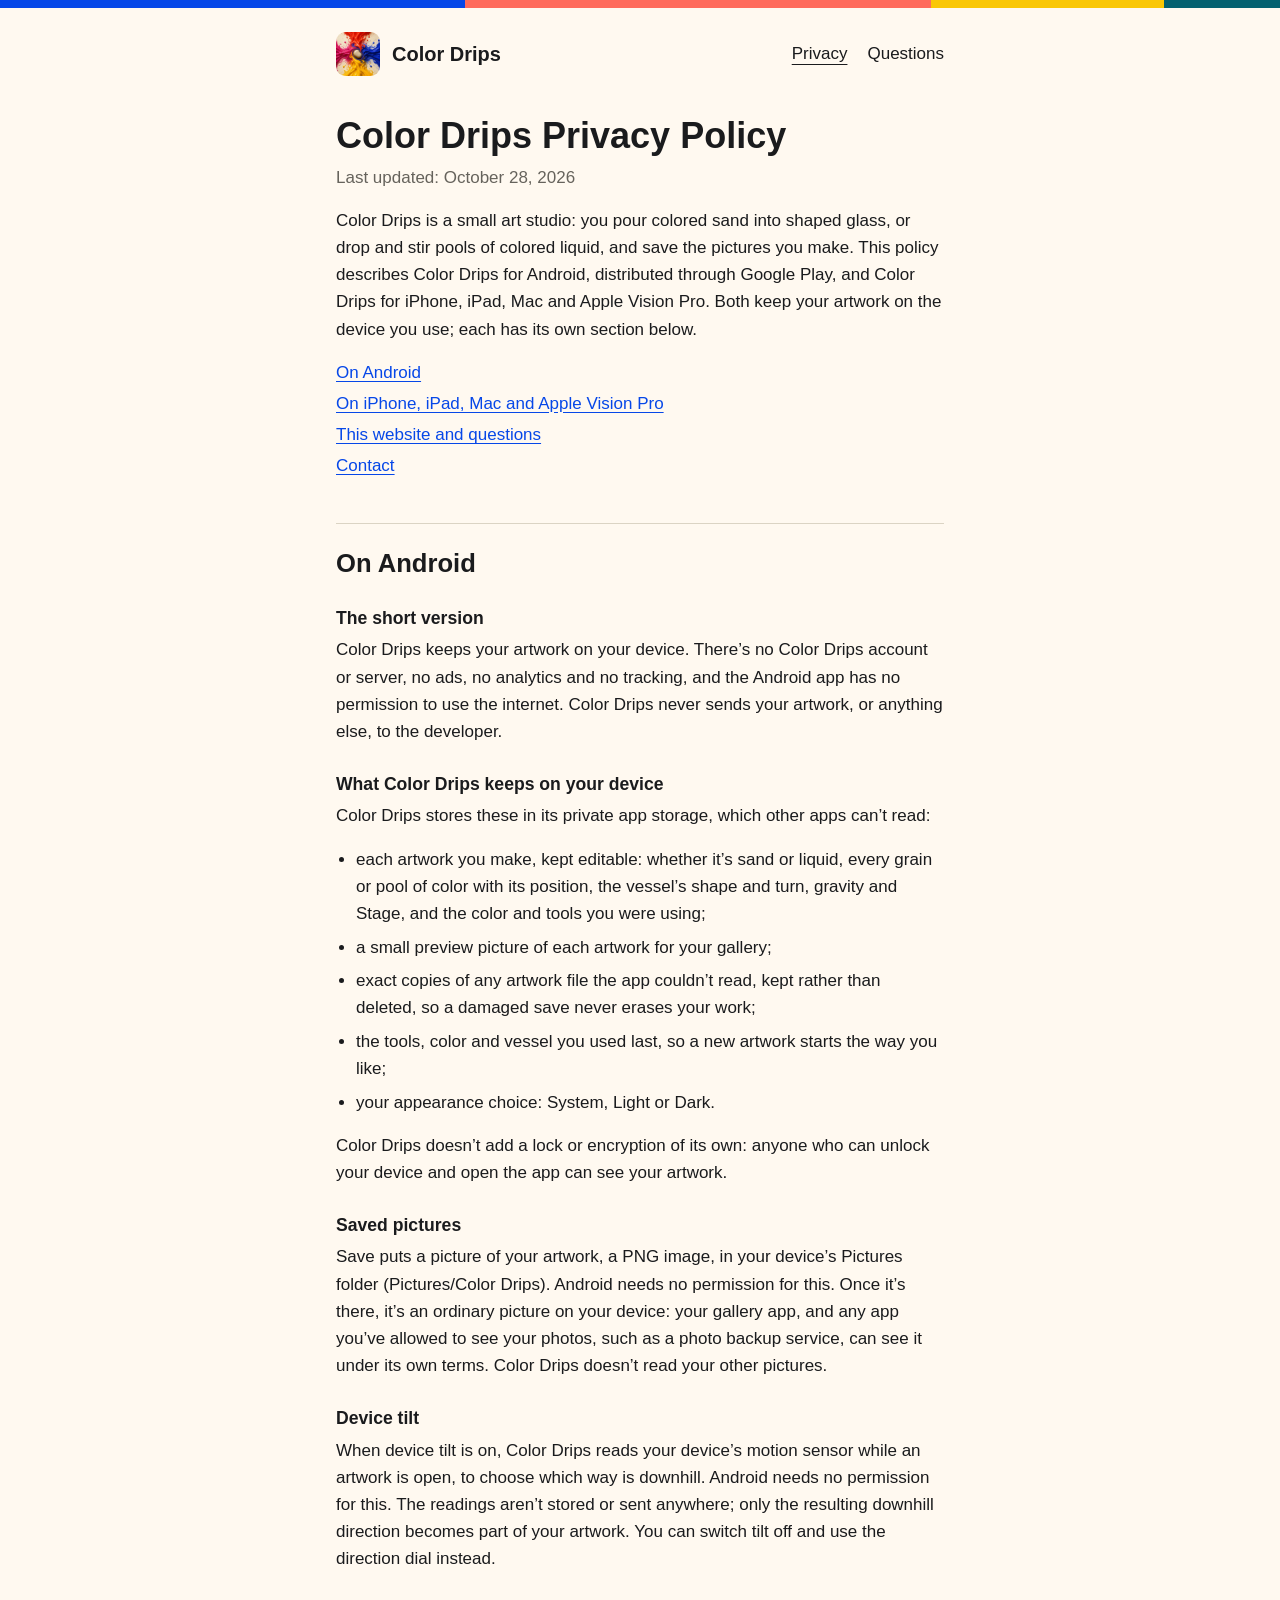
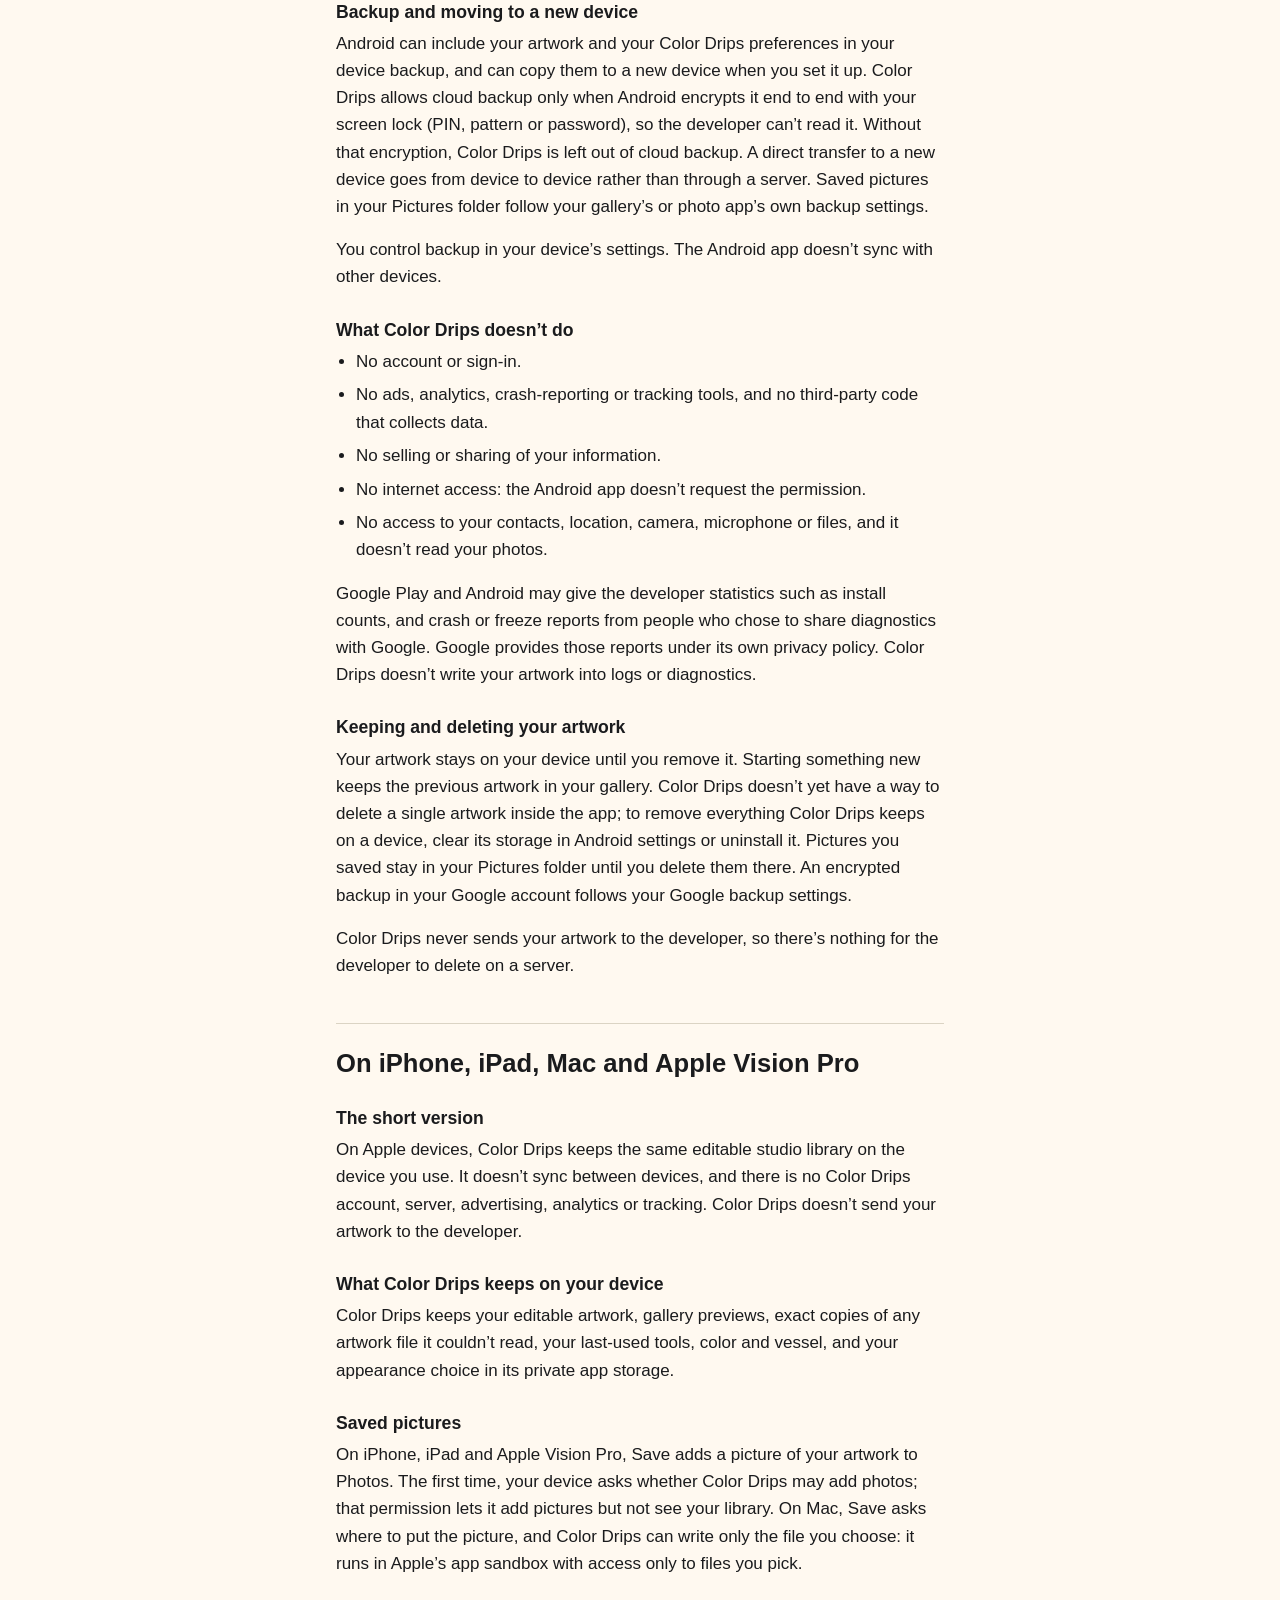
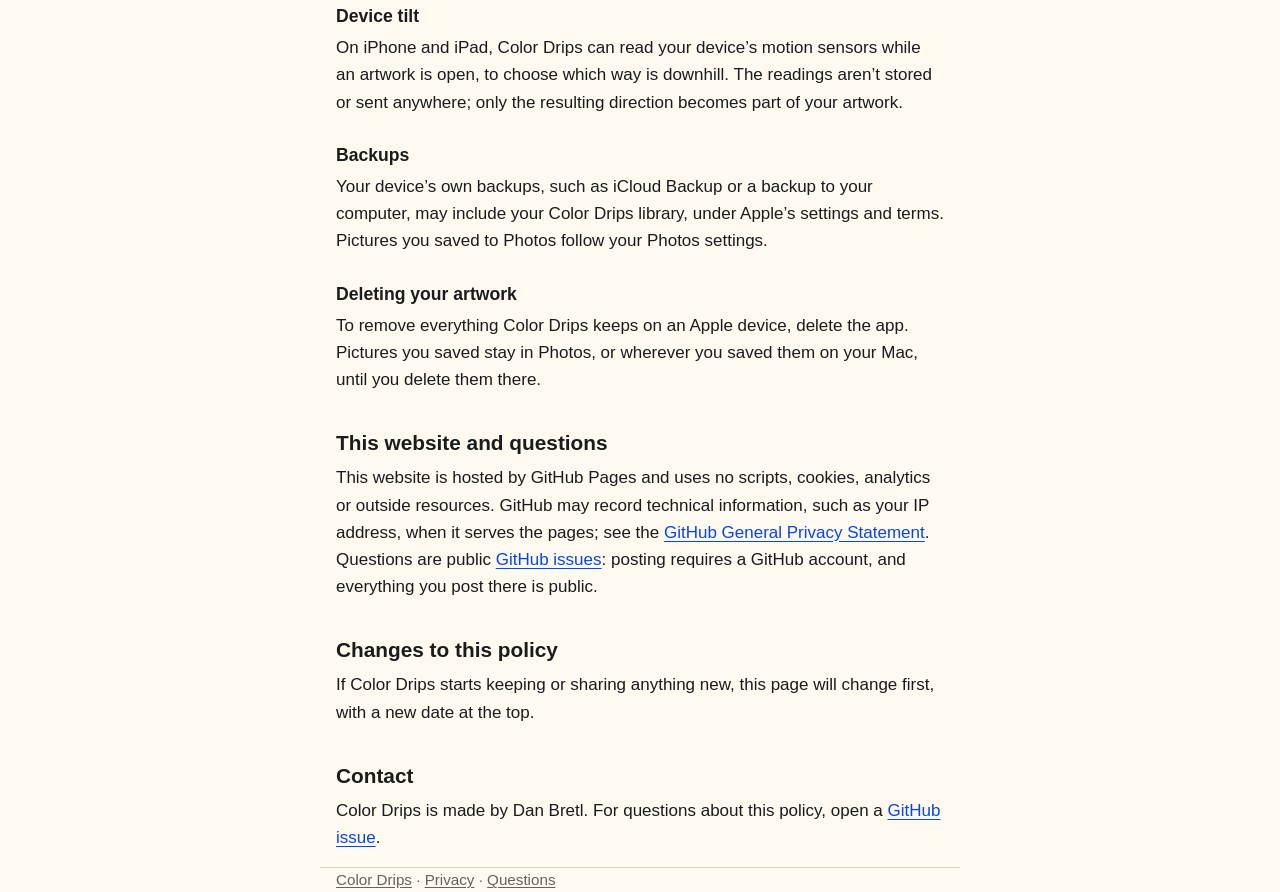
==== privacy/index.html @ f62b7477 "Publish the Color Drips support site and privacy policy From danbretl/color-drips Storefront/Support" ====
<!doctype html>
<html lang="en">
<head>
<meta charset="utf-8">
<meta name="viewport" content="width=device-width, initial-scale=1">
<meta name="color-scheme" content="light dark">
<title>Privacy Policy · Color Drips</title>
<meta name="description" content="Color Drips keeps your artwork on your device. No account, no ads, no analytics, and the Android app has no internet access.">
<link rel="canonical" href="https://danbretl.github.io/color-drips-support/privacy/">
<link rel="icon" type="image/png" href="../assets/icon.png">
<link rel="stylesheet" href="../assets/site.css">
</head>
<body>
<a class="skip-link" href="#main">Skip to content</a>
<div class="bands" aria-hidden="true"><span></span><span></span><span></span><span></span></div>
<header class="site-header wrap"><a class="brand" href="../"><img src="../assets/icon.png" width="44" height="44" alt=""><span>Color Drips</span></a><nav aria-label="Main"><a href="../privacy/" aria-current="page">Privacy</a><a href="https://github.com/danbretl/color-drips-support/issues">Questions</a></nav></header>
<main id="main" class="wrap" tabindex="-1">
<h1>Color Drips Privacy Policy</h1>
<p class="updated">Last updated: October 28, 2026</p>
<p>Color Drips is a small art studio: you pour colored sand into shaped glass, or drop and stir pools of colored liquid, and save the pictures you make. This policy describes Color Drips for Android, distributed through Google Play, and Color Drips for iPhone, iPad, Mac and Apple Vision Pro. Both keep your artwork on the device you use; each has its own section below.</p>
<nav class="page-index" aria-label="On this page">
<ul>
<li><a href="#android">On Android</a></li>
<li><a href="#apple">On iPhone, iPad, Mac and Apple Vision Pro</a></li>
<li><a href="#this-website-and-questions">This website and questions</a></li>
<li><a href="#contact">Contact</a></li>
</ul>
</nav>

<h2 id="android" class="platform">On Android</h2>

<h3 id="the-short-version">The short version</h3>
<p>Color Drips keeps your artwork on your device. There’s no Color Drips account or server, no ads, no analytics and no tracking, and the Android app has no permission to use the internet. Color Drips never sends your artwork, or anything else, to the developer.</p>

<h3 id="what-color-drips-keeps-on-your-device">What Color Drips keeps on your device</h3>
<p>Color Drips stores these in its private app storage, which other apps can’t read:</p>
<ul>
<li>each artwork you make, kept editable: whether it’s sand or liquid, every grain or pool of color with its position, the vessel’s shape and turn, gravity and Stage, and the color and tools you were using;</li>
<li>a small preview picture of each artwork for your gallery;</li>
<li>exact copies of any artwork file the app couldn’t read, kept rather than deleted, so a damaged save never erases your work;</li>
<li>the tools, color and vessel you used last, so a new artwork starts the way you like;</li>
<li>your appearance choice: System, Light or Dark.</li>
</ul>
<p>Color Drips doesn’t add a lock or encryption of its own: anyone who can unlock your device and open the app can see your artwork.</p>

<h3 id="saved-pictures">Saved pictures</h3>
<p>Save puts a picture of your artwork, a PNG image, in your device’s Pictures folder (Pictures/Color Drips). Android needs no permission for this. Once it’s there, it’s an ordinary picture on your device: your gallery app, and any app you’ve allowed to see your photos, such as a photo backup service, can see it under its own terms. Color Drips doesn’t read your other pictures.</p>

<h3 id="device-tilt">Device tilt</h3>
<p>When device tilt is on, Color Drips reads your device’s motion sensor while an artwork is open, to choose which way is downhill. Android needs no permission for this. The readings aren’t stored or sent anywhere; only the resulting downhill direction becomes part of your artwork. You can switch tilt off and use the direction dial instead.</p>

<h3 id="backup-and-moving-to-a-new-device">Backup and moving to a new device</h3>
<p>Android can include your artwork and your Color Drips preferences in your device backup, and can copy them to a new device when you set it up. Color Drips allows cloud backup only when Android encrypts it end to end with your screen lock (PIN, pattern or password), so the developer can’t read it. Without that encryption, Color Drips is left out of cloud backup. A direct transfer to a new device goes from device to device rather than through a server. Saved pictures in your Pictures folder follow your gallery’s or photo app’s own backup settings.</p>
<p>You control backup in your device’s settings. The Android app doesn’t sync with other devices.</p>

<h3 id="what-color-drips-doesnt-do">What Color Drips doesn’t do</h3>
<ul>
<li>No account or sign-in.</li>
<li>No ads, analytics, crash-reporting or tracking tools, and no third-party code that collects data.</li>
<li>No selling or sharing of your information.</li>
<li>No internet access: the Android app doesn’t request the permission.</li>
<li>No access to your contacts, location, camera, microphone or files, and it doesn’t read your photos.</li>
</ul>
<p>Google Play and Android may give the developer statistics such as install counts, and crash or freeze reports from people who chose to share diagnostics with Google. Google provides those reports under its own privacy policy. Color Drips doesn’t write your artwork into logs or diagnostics.</p>

<h3 id="keeping-and-deleting-your-artwork">Keeping and deleting your artwork</h3>
<p>Your artwork stays on your device until you remove it. Starting something new keeps the previous artwork in your gallery. Color Drips doesn’t yet have a way to delete a single artwork inside the app; to remove everything Color Drips keeps on a device, clear its storage in Android settings or uninstall it. Pictures you saved stay in your Pictures folder until you delete them there. An encrypted backup in your Google account follows your Google backup settings.</p>
<p>Color Drips never sends your artwork to the developer, so there’s nothing for the developer to delete on a server.</p>

<h2 id="apple" class="platform">On iPhone, iPad, Mac and Apple Vision Pro</h2>

<h3 id="apple-the-short-version">The short version</h3>
<p>On Apple devices, Color Drips keeps the same editable studio library on the device you use. It doesn’t sync between devices, and there is no Color Drips account, server, advertising, analytics or tracking. Color Drips doesn’t send your artwork to the developer.</p>

<h3 id="apple-what-color-drips-keeps">What Color Drips keeps on your device</h3>
<p>Color Drips keeps your editable artwork, gallery previews, exact copies of any artwork file it couldn’t read, your last-used tools, color and vessel, and your appearance choice in its private app storage.</p>

<h3 id="apple-saved-pictures">Saved pictures</h3>
<p>On iPhone, iPad and Apple Vision Pro, Save adds a picture of your artwork to Photos. The first time, your device asks whether Color Drips may add photos; that permission lets it add pictures but not see your library. On Mac, Save asks where to put the picture, and Color Drips can write only the file you choose: it runs in Apple’s app sandbox with access only to files you pick.</p>

<h3 id="apple-device-tilt">Device tilt</h3>
<p>On iPhone and iPad, Color Drips can read your device’s motion sensors while an artwork is open, to choose which way is downhill. The readings aren’t stored or sent anywhere; only the resulting direction becomes part of your artwork.</p>

<h3 id="apple-backups">Backups</h3>
<p>Your device’s own backups, such as iCloud Backup or a backup to your computer, may include your Color Drips library, under Apple’s settings and terms. Pictures you saved to Photos follow your Photos settings.</p>

<h3 id="apple-deleting">Deleting your artwork</h3>
<p>To remove everything Color Drips keeps on an Apple device, delete the app. Pictures you saved stay in Photos, or wherever you saved them on your Mac, until you delete them there.</p>

<h2 id="this-website-and-questions">This website and questions</h2>
<p>This website is hosted by GitHub Pages and uses no scripts, cookies, analytics or outside resources. GitHub may record technical information, such as your IP address, when it serves the pages; see the <a href="https://docs.github.com/en/site-policy/privacy-policies/github-general-privacy-statement">GitHub General Privacy Statement</a>. Questions are public <a href="https://github.com/danbretl/color-drips-support/issues">GitHub issues</a>: posting requires a GitHub account, and everything you post there is public.</p>

<h2 id="changes">Changes to this policy</h2>
<p>If Color Drips starts keeping or sharing anything new, this page will change first, with a new date at the top.</p>

<h2 id="contact">Contact</h2>
<p>Color Drips is made by Dan Bretl. For questions about this policy, open a <a href="https://github.com/danbretl/color-drips-support/issues">GitHub issue</a>.</p>
</main>
<footer class="wrap"><a href="../">Color Drips</a> · <a href="../privacy/">Privacy</a> · <a href="https://github.com/danbretl/color-drips-support/issues">Questions</a></footer>
</body>
</html>
---- assets/site.css ----
:root {
  color-scheme: light dark;
  --paper: #fff9f0;
  --text: #1a1b1d;
  --muted: #66635c;
  --rule: #dbd4c4;
  --link: #0647e8;
  --focus: #0647e8;
  --cobalt: #0647e8;
  --coral: #ff6b5c;
  --yellow: #fac706;
  --teal: #046170;
  --measure: 40rem;
}

@media (prefers-color-scheme: dark) {
  :root {
    --paper: #13151a;
    --text: #f2f1ec;
    --muted: #b0b5bf;
    --rule: #40454f;
    --link: #6e9eff;
    --focus: #6e9eff;
  }
}

* { box-sizing: border-box; }

html { -webkit-text-size-adjust: 100%; }

body {
  margin: 0;
  background: var(--paper);
  color: var(--text);
  font: 1.0625rem/1.6 ui-rounded, -apple-system, BlinkMacSystemFont, "Segoe UI", Roboto, "Helvetica Neue", Arial, sans-serif;
}

.bands {
  display: flex;
  height: 0.5rem;
}
.bands span:nth-child(1) { background: var(--cobalt); flex: 4; }
.bands span:nth-child(2) { background: var(--coral); flex: 4; }
.bands span:nth-child(3) { background: var(--yellow); flex: 2; }
.bands span:nth-child(4) { background: var(--teal); flex: 1; }

.wrap {
  max-width: var(--measure);
  margin: 0 auto;
  padding: 0 1rem;
}

.skip-link {
  position: absolute;
  left: -999rem;
}
.skip-link:focus {
  left: 1rem;
  top: 1rem;
  padding: 0.5rem 0.75rem;
  background: var(--paper);
  color: var(--text);
  z-index: 1;
}

.site-header {
  display: flex;
  flex-wrap: wrap;
  align-items: center;
  justify-content: space-between;
  gap: 0.75rem 1.5rem;
  padding-top: 1.5rem;
  padding-bottom: 1.5rem;
}

.brand {
  display: inline-flex;
  align-items: center;
  gap: 0.75rem;
  color: var(--text);
  font-weight: 800;
  font-size: 1.25rem;
  text-decoration: none;
}
.brand img { border-radius: 22%; }

.site-header nav { display: flex; gap: 1.25rem; }
.site-header nav a { color: var(--text); text-decoration: none; }
.site-header nav a[aria-current="page"] { text-decoration: underline; text-underline-offset: 0.3em; }

main { padding-bottom: 3rem; }
main:focus { outline: none; }

h1 {
  font-size: 2.25rem;
  font-weight: 900;
  line-height: 1.1;
  margin: 1rem 0 0.5rem;
}

h2 {
  font-size: 1.3rem;
  font-weight: 800;
  line-height: 1.3;
  margin: 2.25rem 0 0.5rem;
}

h2.platform {
  font-size: 1.6rem;
  line-height: 1.2;
  border-top: 1px solid var(--rule);
  padding-top: 1.5rem;
  margin-top: 2.75rem;
}

h3 {
  font-size: 1.1rem;
  line-height: 1.3;
  margin: 1.75rem 0 0.4rem;
}

.page-index ul { list-style: none; padding-left: 0; }
.page-index li { margin-bottom: 0.25rem; }

p, ul { margin: 0 0 1rem; }
ul { padding-left: 1.25rem; }
li { margin-bottom: 0.4rem; }

a { color: var(--link); text-underline-offset: 0.15em; }
a:focus-visible {
  outline: 3px solid var(--focus);
  outline-offset: 2px;
  border-radius: 2px;
}

.lede { font-size: 1.25rem; }
.updated { color: var(--muted); }

footer {
  border-top: 1px solid var(--rule);
  color: var(--muted);
  font-size: 0.95rem;
  padding-top: 1.25rem;
  padding-bottom: 2rem;
}
footer a { color: var(--muted); }
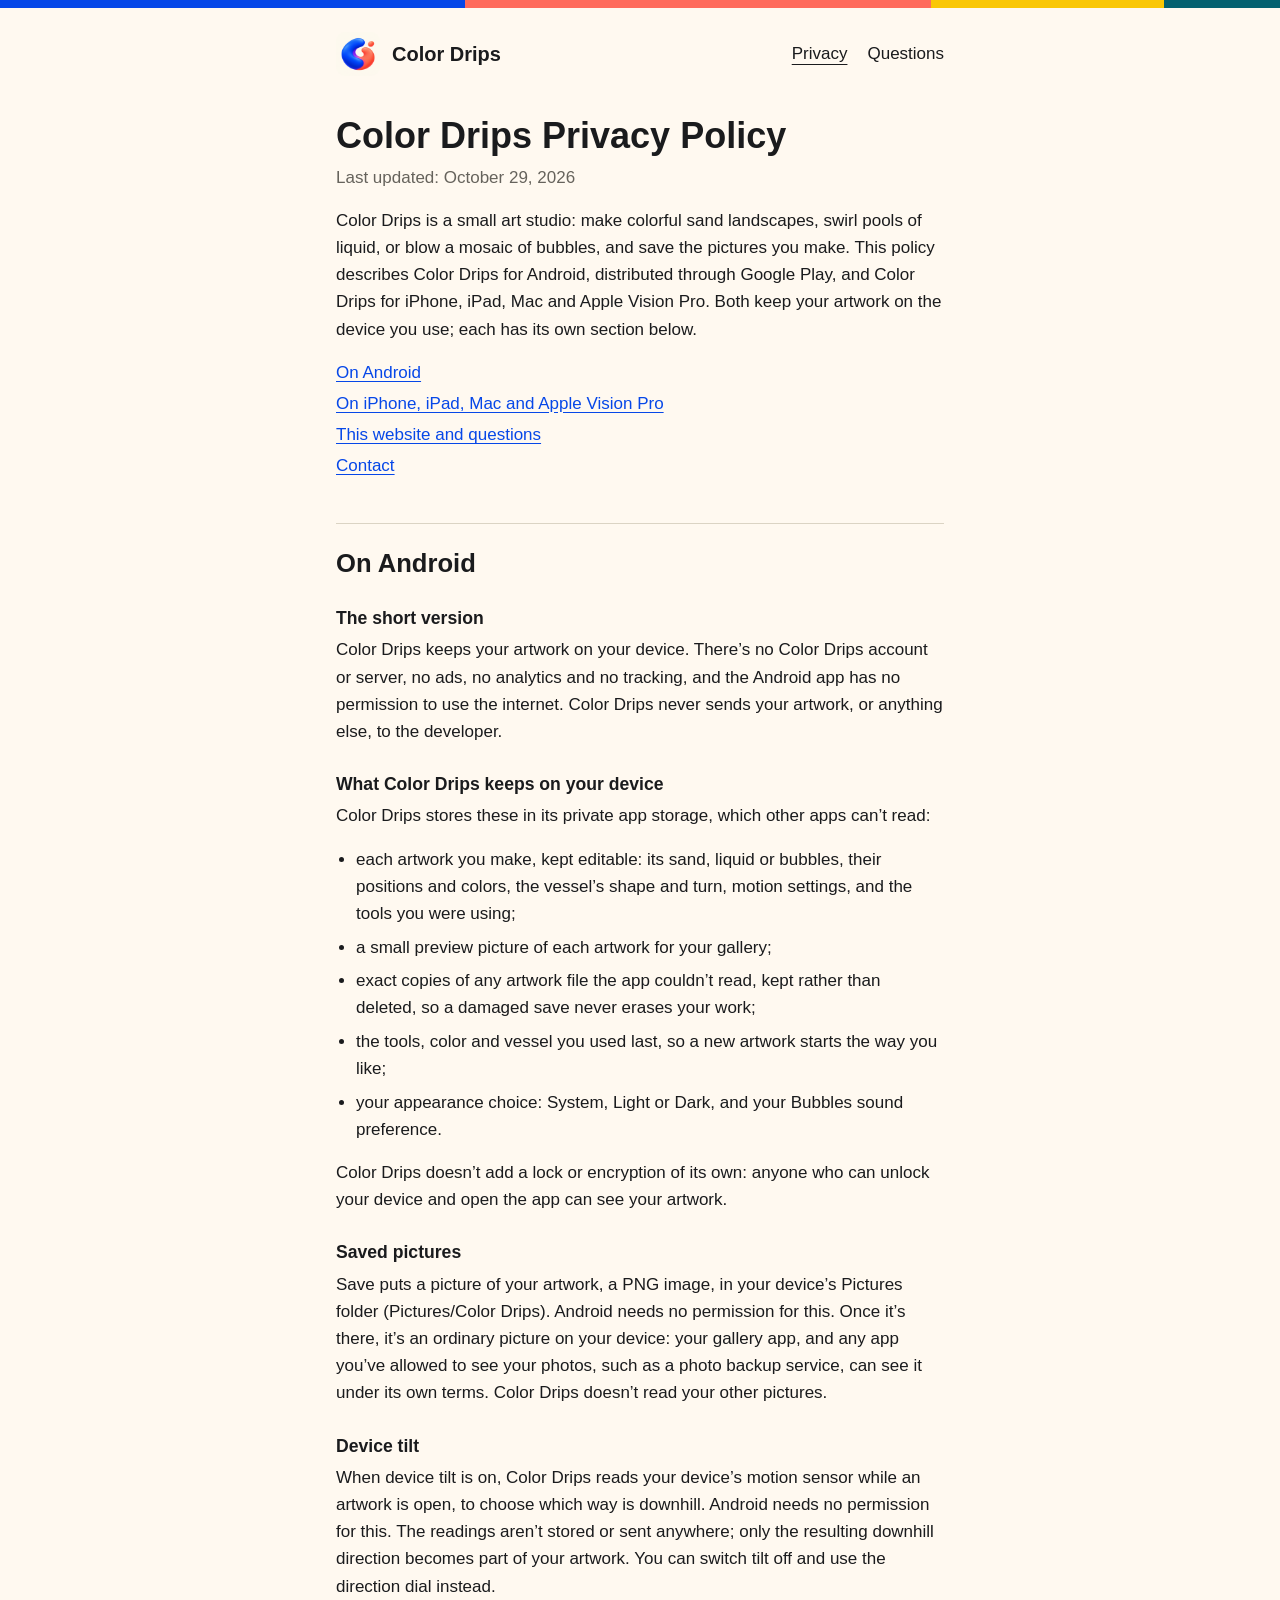
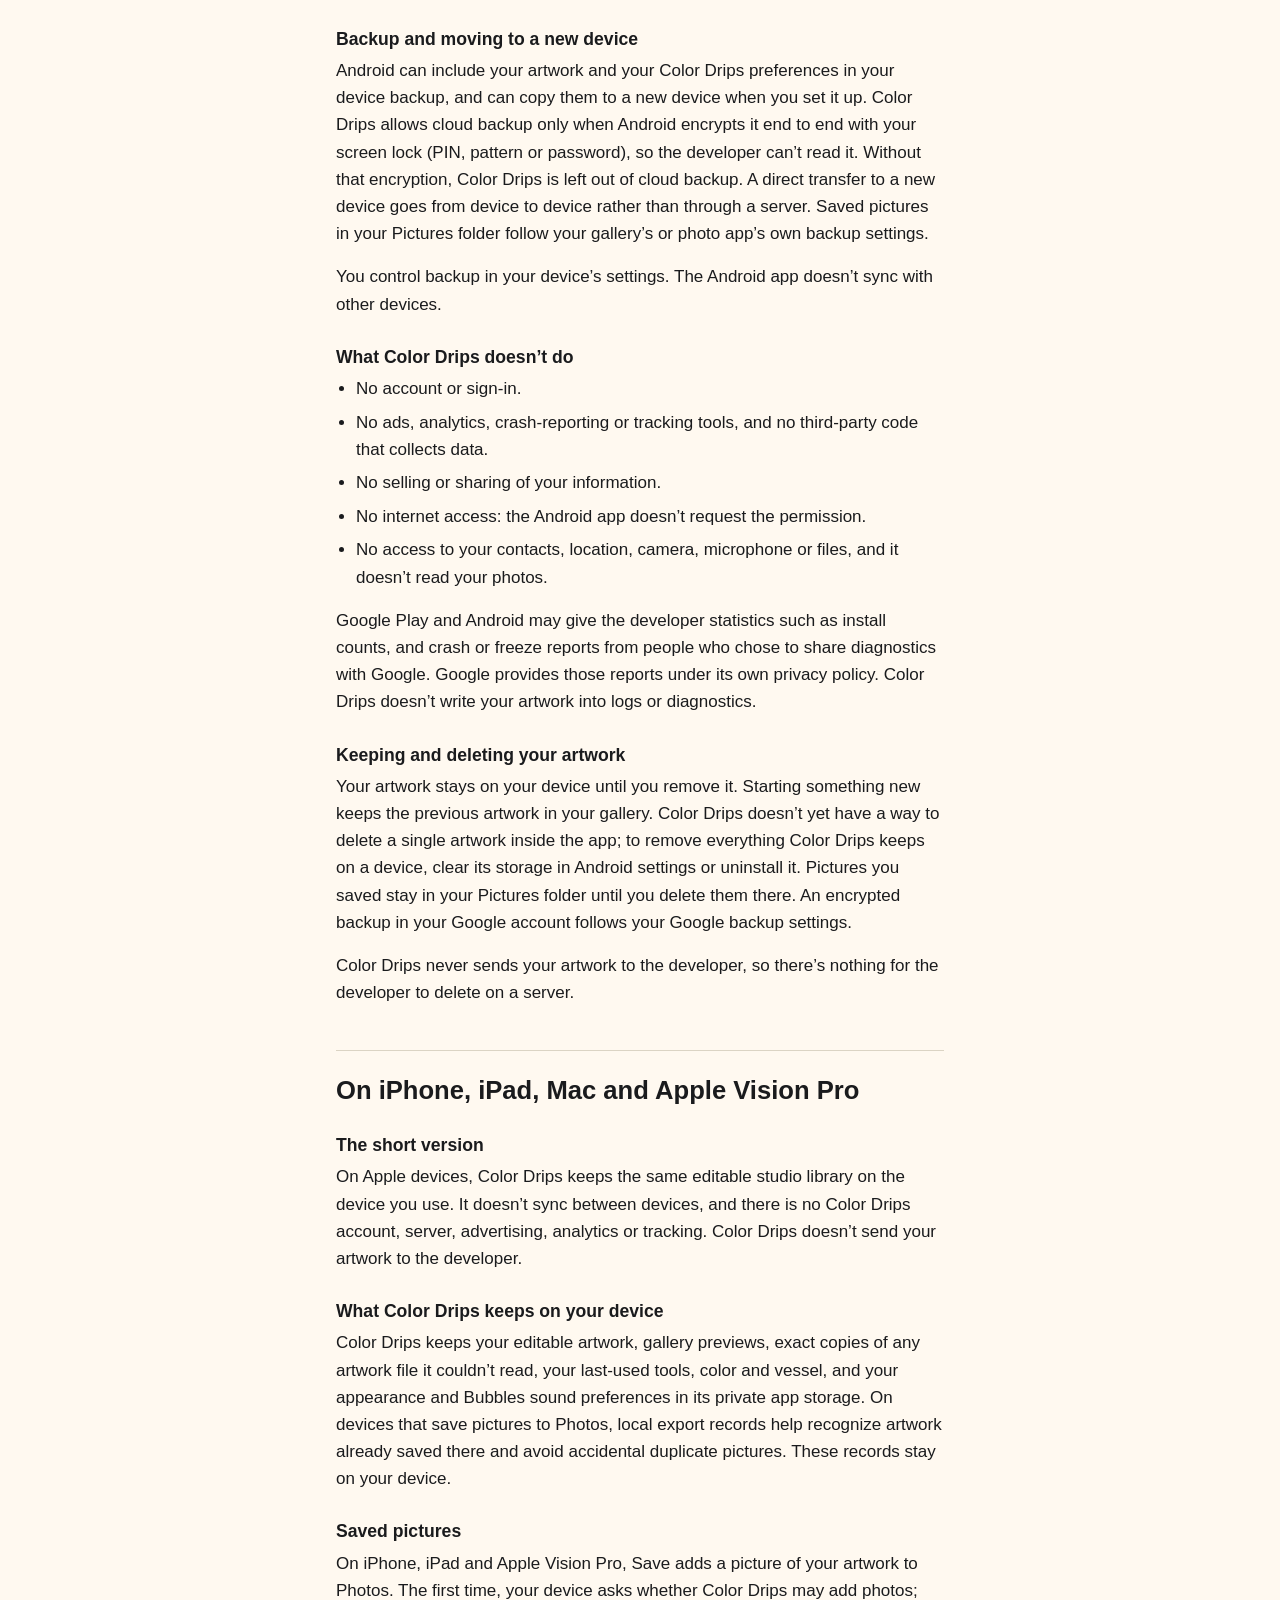
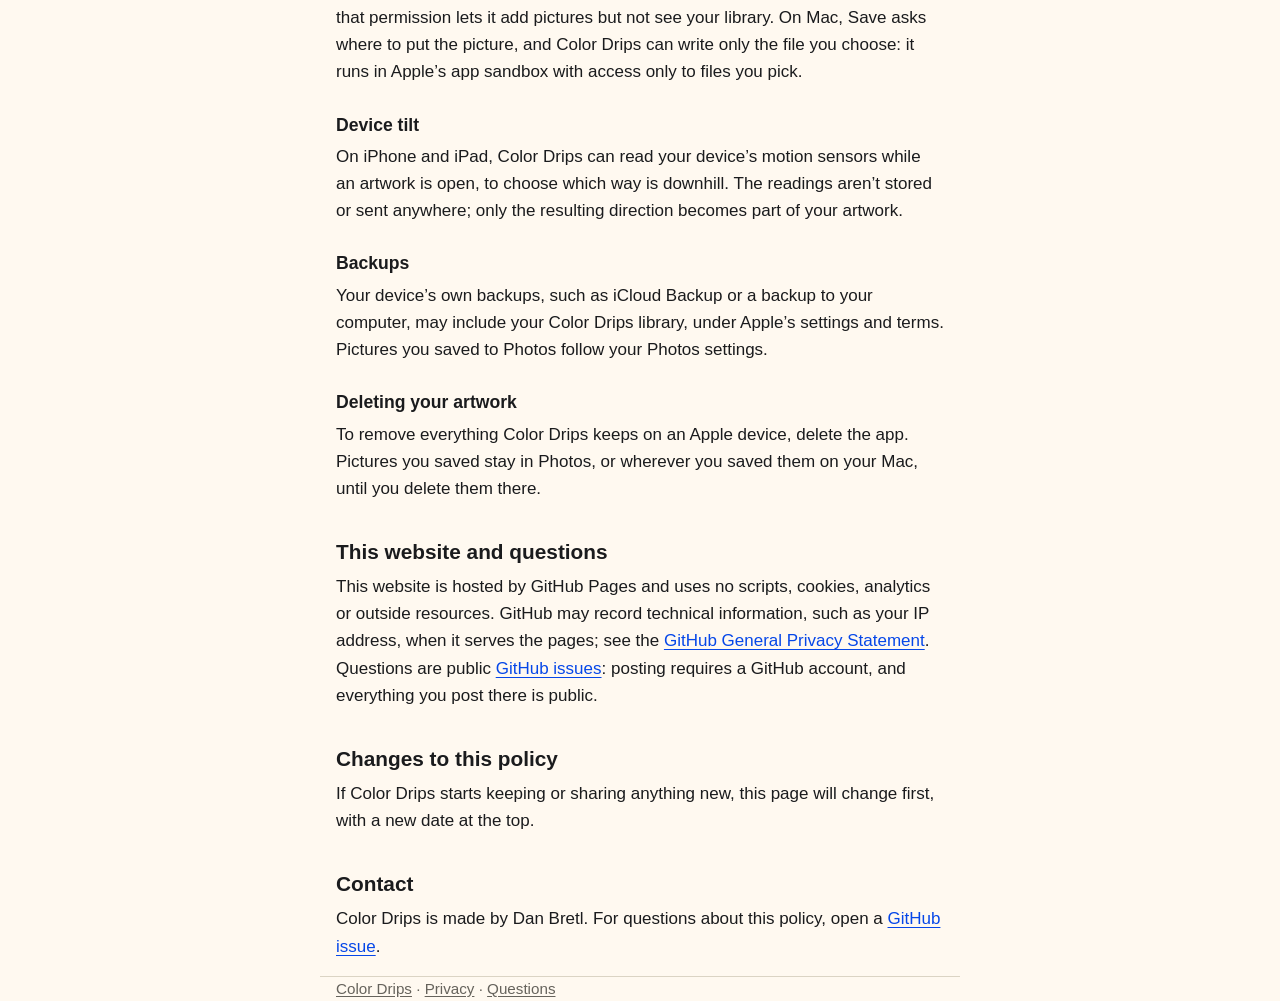
==== commit 1f3c6467: "Refresh Color Curl branding and three-material studio copy" ====
--- a/privacy/index.html
+++ b/privacy/index.html
@@ -16,8 +16,8 @@
 <header class="site-header wrap"><a class="brand" href="../"><img src="../assets/icon.png" width="44" height="44" alt=""><span>Color Drips</span></a><nav aria-label="Main"><a href="../privacy/" aria-current="page">Privacy</a><a href="https://github.com/danbretl/color-drips-support/issues">Questions</a></nav></header>
 <main id="main" class="wrap" tabindex="-1">
 <h1>Color Drips Privacy Policy</h1>
-<p class="updated">Last updated: October 28, 2026</p>
-<p>Color Drips is a small art studio: you pour colored sand into shaped glass, or drop and stir pools of colored liquid, and save the pictures you make. This policy describes Color Drips for Android, distributed through Google Play, and Color Drips for iPhone, iPad, Mac and Apple Vision Pro. Both keep your artwork on the device you use; each has its own section below.</p>
+<p class="updated">Last updated: October 29, 2026</p>
+<p>Color Drips is a small art studio: make colorful sand landscapes, swirl pools of liquid, or blow a mosaic of bubbles, and save the pictures you make. This policy describes Color Drips for Android, distributed through Google Play, and Color Drips for iPhone, iPad, Mac and Apple Vision Pro. Both keep your artwork on the device you use; each has its own section below.</p>
 <nav class="page-index" aria-label="On this page">
 <ul>
 <li><a href="#android">On Android</a></li>
@@ -35,11 +35,11 @@
 <h3 id="what-color-drips-keeps-on-your-device">What Color Drips keeps on your device</h3>
 <p>Color Drips stores these in its private app storage, which other apps can’t read:</p>
 <ul>
-<li>each artwork you make, kept editable: whether it’s sand or liquid, every grain or pool of color with its position, the vessel’s shape and turn, gravity and Stage, and the color and tools you were using;</li>
+<li>each artwork you make, kept editable: its sand, liquid or bubbles, their positions and colors, the vessel’s shape and turn, motion settings, and the tools you were using;</li>
 <li>a small preview picture of each artwork for your gallery;</li>
 <li>exact copies of any artwork file the app couldn’t read, kept rather than deleted, so a damaged save never erases your work;</li>
 <li>the tools, color and vessel you used last, so a new artwork starts the way you like;</li>
-<li>your appearance choice: System, Light or Dark.</li>
+<li>your appearance choice: System, Light or Dark, and your Bubbles sound preference.</li>
 </ul>
 <p>Color Drips doesn’t add a lock or encryption of its own: anyone who can unlock your device and open the app can see your artwork.</p>
 
@@ -73,7 +73,7 @@
 <p>On Apple devices, Color Drips keeps the same editable studio library on the device you use. It doesn’t sync between devices, and there is no Color Drips account, server, advertising, analytics or tracking. Color Drips doesn’t send your artwork to the developer.</p>
 
 <h3 id="apple-what-color-drips-keeps">What Color Drips keeps on your device</h3>
-<p>Color Drips keeps your editable artwork, gallery previews, exact copies of any artwork file it couldn’t read, your last-used tools, color and vessel, and your appearance choice in its private app storage.</p>
+<p>Color Drips keeps your editable artwork, gallery previews, exact copies of any artwork file it couldn’t read, your last-used tools, color and vessel, and your appearance and Bubbles sound preferences in its private app storage. On devices that save pictures to Photos, local export records help recognize artwork already saved there and avoid accidental duplicate pictures. These records stay on your device.</p>
 
 <h3 id="apple-saved-pictures">Saved pictures</h3>
 <p>On iPhone, iPad and Apple Vision Pro, Save adds a picture of your artwork to Photos. The first time, your device asks whether Color Drips may add photos; that permission lets it add pictures but not see your library. On Mac, Save asks where to put the picture, and Color Drips can write only the file you choose: it runs in Apple’s app sandbox with access only to files you pick.</p>
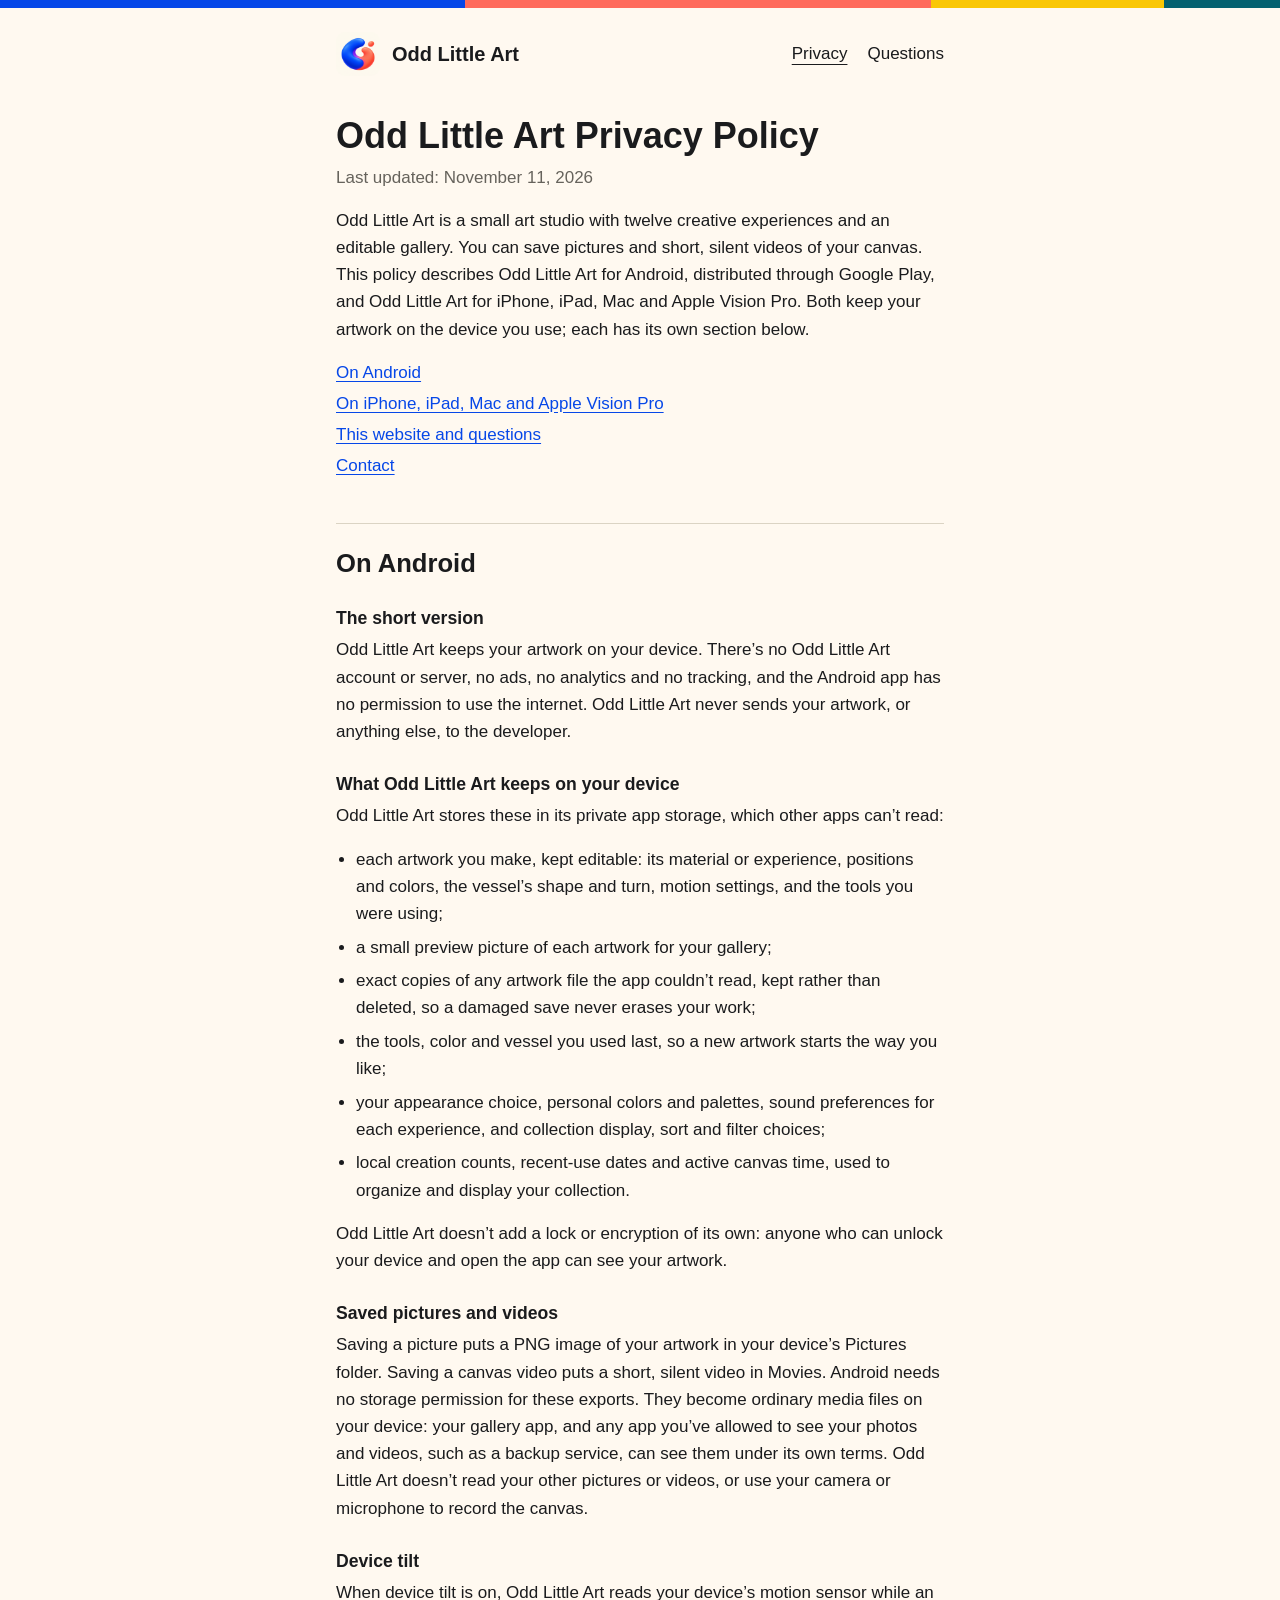
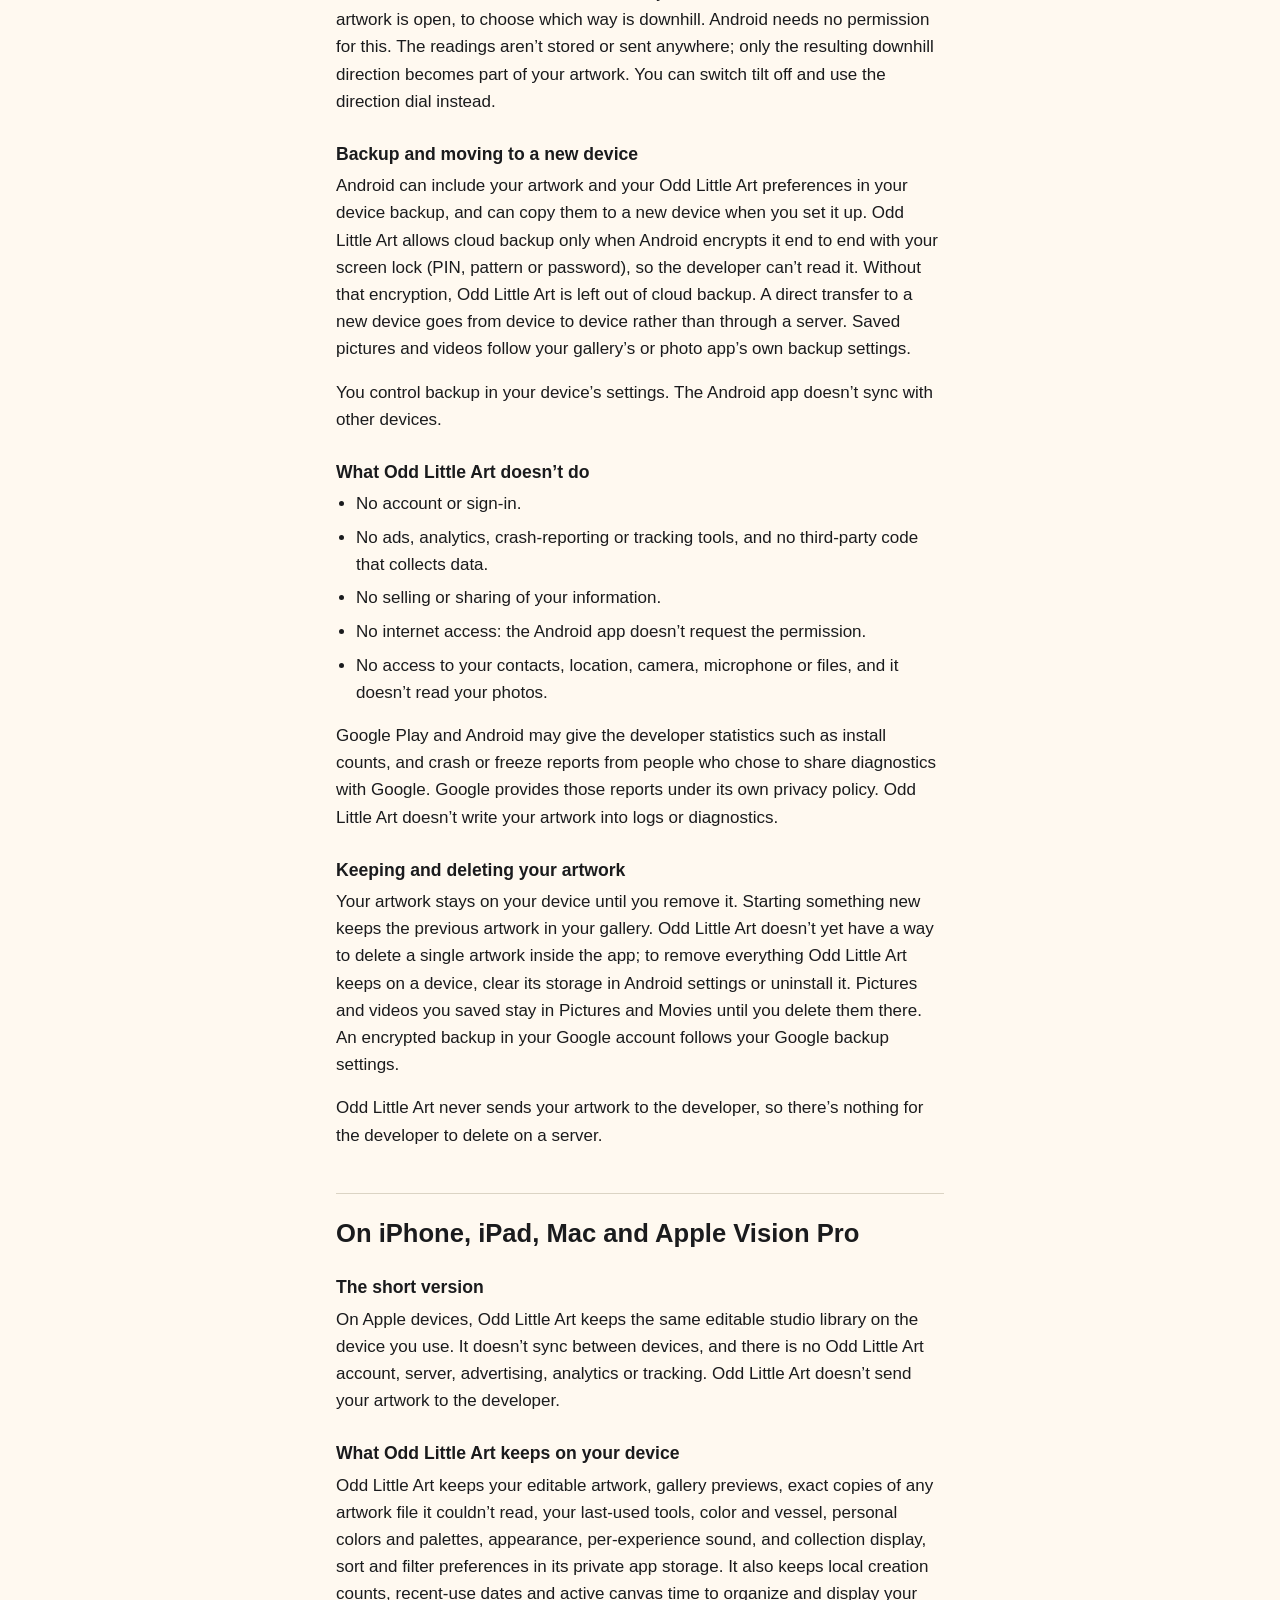
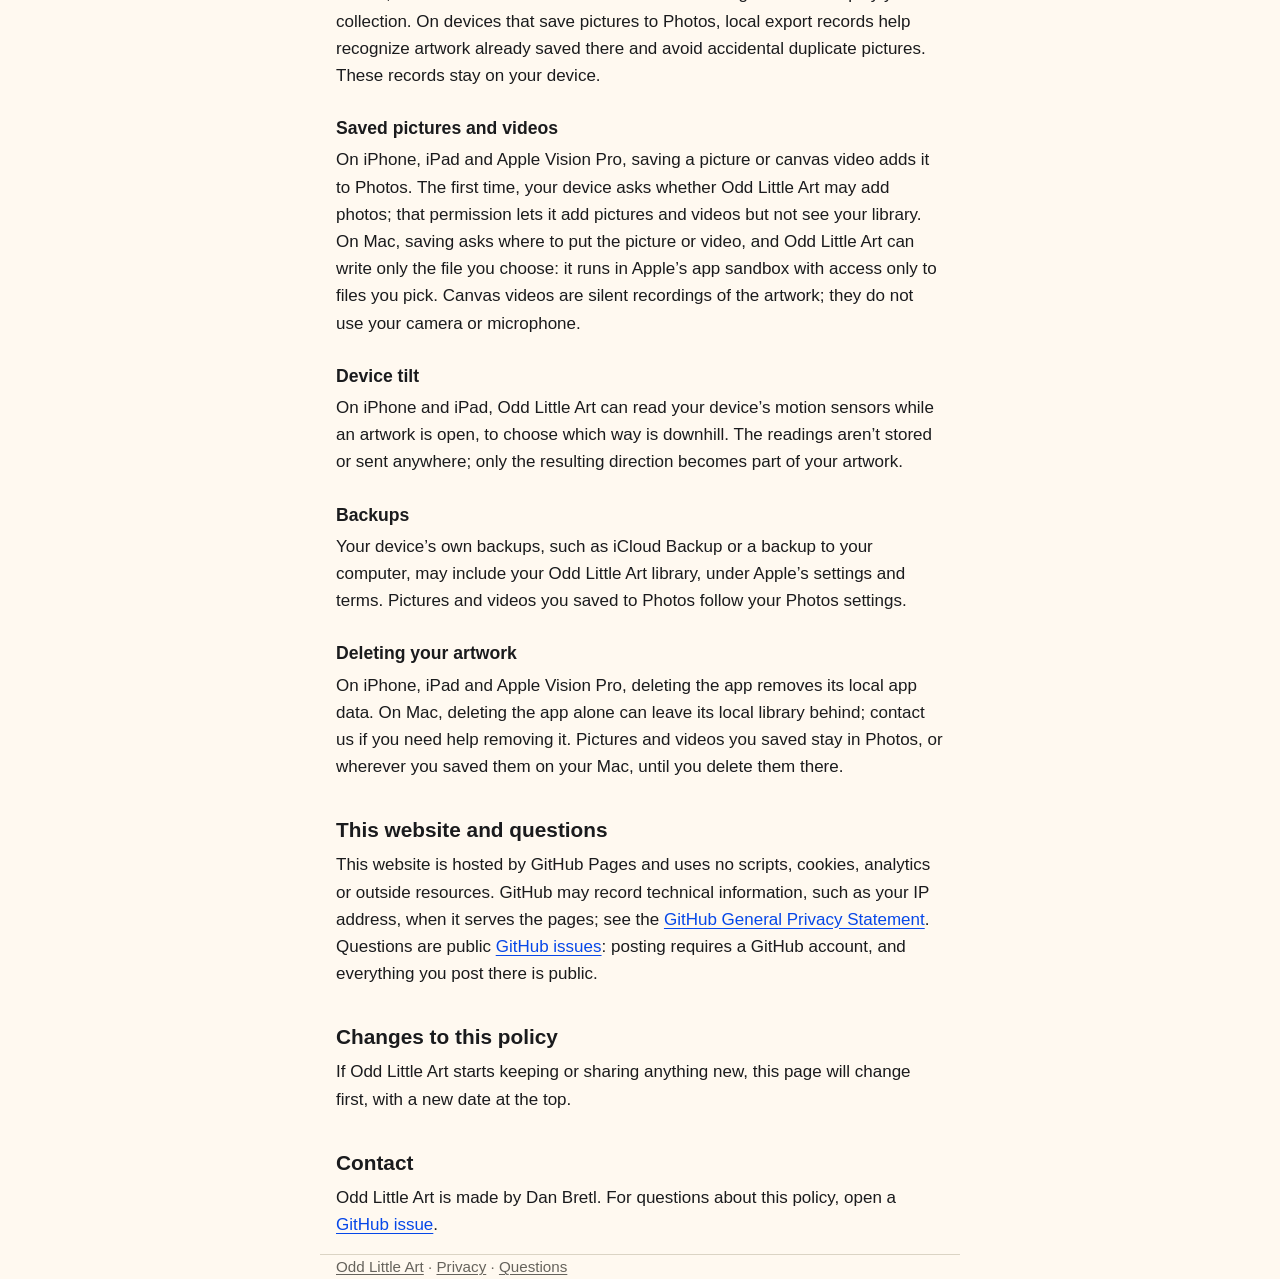
==== commit 15098c17: "Rename the support site to Odd Little Art" ====
--- a/privacy/index.html
+++ b/privacy/index.html
@@ -4,20 +4,20 @@
 <meta charset="utf-8">
 <meta name="viewport" content="width=device-width, initial-scale=1">
 <meta name="color-scheme" content="light dark">
-<title>Privacy Policy · Color Drips</title>
-<meta name="description" content="Color Drips keeps your artwork on your device. No account, no ads, no analytics, and the Android app has no internet access.">
-<link rel="canonical" href="https://danbretl.github.io/color-drips-support/privacy/">
+<title>Privacy Policy · Odd Little Art</title>
+<meta name="description" content="Odd Little Art keeps your artwork on your device. No account, no ads, no analytics, and the Android app has no internet access.">
+<link rel="canonical" href="https://oddlittleart.com/privacy/">
 <link rel="icon" type="image/png" href="../assets/icon.png">
 <link rel="stylesheet" href="../assets/site.css">
 </head>
 <body>
 <a class="skip-link" href="#main">Skip to content</a>
 <div class="bands" aria-hidden="true"><span></span><span></span><span></span><span></span></div>
-<header class="site-header wrap"><a class="brand" href="../"><img src="../assets/icon.png" width="44" height="44" alt=""><span>Color Drips</span></a><nav aria-label="Main"><a href="../privacy/" aria-current="page">Privacy</a><a href="https://github.com/danbretl/color-drips-support/issues">Questions</a></nav></header>
+<header class="site-header wrap"><a class="brand" href="../"><img src="../assets/icon.png" width="44" height="44" alt=""><span>Odd Little Art</span></a><nav aria-label="Main"><a href="../privacy/" aria-current="page">Privacy</a><a href="https://github.com/danbretl/color-drips-support/issues">Questions</a></nav></header>
 <main id="main" class="wrap" tabindex="-1">
-<h1>Color Drips Privacy Policy</h1>
-<p class="updated">Last updated: October 29, 2026</p>
-<p>Color Drips is a small art studio: make colorful sand landscapes, swirl pools of liquid, or blow a mosaic of bubbles, and save the pictures you make. This policy describes Color Drips for Android, distributed through Google Play, and Color Drips for iPhone, iPad, Mac and Apple Vision Pro. Both keep your artwork on the device you use; each has its own section below.</p>
+<h1>Odd Little Art Privacy Policy</h1>
+<p class="updated">Last updated: November 11, 2026</p>
+<p>Odd Little Art is a small art studio with twelve creative experiences and an editable gallery. You can save pictures and short, silent videos of your canvas. This policy describes Odd Little Art for Android, distributed through Google Play, and Odd Little Art for iPhone, iPad, Mac and Apple Vision Pro. Both keep your artwork on the device you use; each has its own section below.</p>
 <nav class="page-index" aria-label="On this page">
 <ul>
 <li><a href="#android">On Android</a></li>
@@ -30,30 +30,31 @@
 <h2 id="android" class="platform">On Android</h2>
 
 <h3 id="the-short-version">The short version</h3>
-<p>Color Drips keeps your artwork on your device. There’s no Color Drips account or server, no ads, no analytics and no tracking, and the Android app has no permission to use the internet. Color Drips never sends your artwork, or anything else, to the developer.</p>
+<p>Odd Little Art keeps your artwork on your device. There’s no Odd Little Art account or server, no ads, no analytics and no tracking, and the Android app has no permission to use the internet. Odd Little Art never sends your artwork, or anything else, to the developer.</p>
 
-<h3 id="what-color-drips-keeps-on-your-device">What Color Drips keeps on your device</h3>
-<p>Color Drips stores these in its private app storage, which other apps can’t read:</p>
+<h3 id="what-color-drips-keeps-on-your-device">What Odd Little Art keeps on your device</h3>
+<p>Odd Little Art stores these in its private app storage, which other apps can’t read:</p>
 <ul>
-<li>each artwork you make, kept editable: its sand, liquid or bubbles, their positions and colors, the vessel’s shape and turn, motion settings, and the tools you were using;</li>
+<li>each artwork you make, kept editable: its material or experience, positions and colors, the vessel’s shape and turn, motion settings, and the tools you were using;</li>
 <li>a small preview picture of each artwork for your gallery;</li>
 <li>exact copies of any artwork file the app couldn’t read, kept rather than deleted, so a damaged save never erases your work;</li>
 <li>the tools, color and vessel you used last, so a new artwork starts the way you like;</li>
-<li>your appearance choice: System, Light or Dark, and your Bubbles sound preference.</li>
+<li>your appearance choice, personal colors and palettes, sound preferences for each experience, and collection display, sort and filter choices;</li>
+<li>local creation counts, recent-use dates and active canvas time, used to organize and display your collection.</li>
 </ul>
-<p>Color Drips doesn’t add a lock or encryption of its own: anyone who can unlock your device and open the app can see your artwork.</p>
+<p>Odd Little Art doesn’t add a lock or encryption of its own: anyone who can unlock your device and open the app can see your artwork.</p>
 
-<h3 id="saved-pictures">Saved pictures</h3>
-<p>Save puts a picture of your artwork, a PNG image, in your device’s Pictures folder (Pictures/Color Drips). Android needs no permission for this. Once it’s there, it’s an ordinary picture on your device: your gallery app, and any app you’ve allowed to see your photos, such as a photo backup service, can see it under its own terms. Color Drips doesn’t read your other pictures.</p>
+<h3 id="saved-pictures">Saved pictures and videos</h3>
+<p>Saving a picture puts a PNG image of your artwork in your device’s Pictures folder. Saving a canvas video puts a short, silent video in Movies. Android needs no storage permission for these exports. They become ordinary media files on your device: your gallery app, and any app you’ve allowed to see your photos and videos, such as a backup service, can see them under its own terms. Odd Little Art doesn’t read your other pictures or videos, or use your camera or microphone to record the canvas.</p>
 
 <h3 id="device-tilt">Device tilt</h3>
-<p>When device tilt is on, Color Drips reads your device’s motion sensor while an artwork is open, to choose which way is downhill. Android needs no permission for this. The readings aren’t stored or sent anywhere; only the resulting downhill direction becomes part of your artwork. You can switch tilt off and use the direction dial instead.</p>
+<p>When device tilt is on, Odd Little Art reads your device’s motion sensor while an artwork is open, to choose which way is downhill. Android needs no permission for this. The readings aren’t stored or sent anywhere; only the resulting downhill direction becomes part of your artwork. You can switch tilt off and use the direction dial instead.</p>
 
 <h3 id="backup-and-moving-to-a-new-device">Backup and moving to a new device</h3>
-<p>Android can include your artwork and your Color Drips preferences in your device backup, and can copy them to a new device when you set it up. Color Drips allows cloud backup only when Android encrypts it end to end with your screen lock (PIN, pattern or password), so the developer can’t read it. Without that encryption, Color Drips is left out of cloud backup. A direct transfer to a new device goes from device to device rather than through a server. Saved pictures in your Pictures folder follow your gallery’s or photo app’s own backup settings.</p>
+<p>Android can include your artwork and your Odd Little Art preferences in your device backup, and can copy them to a new device when you set it up. Odd Little Art allows cloud backup only when Android encrypts it end to end with your screen lock (PIN, pattern or password), so the developer can’t read it. Without that encryption, Odd Little Art is left out of cloud backup. A direct transfer to a new device goes from device to device rather than through a server. Saved pictures and videos follow your gallery’s or photo app’s own backup settings.</p>
 <p>You control backup in your device’s settings. The Android app doesn’t sync with other devices.</p>
 
-<h3 id="what-color-drips-doesnt-do">What Color Drips doesn’t do</h3>
+<h3 id="what-color-drips-doesnt-do">What Odd Little Art doesn’t do</h3>
 <ul>
 <li>No account or sign-in.</li>
 <li>No ads, analytics, crash-reporting or tracking tools, and no third-party code that collects data.</li>
@@ -61,41 +62,41 @@
 <li>No internet access: the Android app doesn’t request the permission.</li>
 <li>No access to your contacts, location, camera, microphone or files, and it doesn’t read your photos.</li>
 </ul>
-<p>Google Play and Android may give the developer statistics such as install counts, and crash or freeze reports from people who chose to share diagnostics with Google. Google provides those reports under its own privacy policy. Color Drips doesn’t write your artwork into logs or diagnostics.</p>
+<p>Google Play and Android may give the developer statistics such as install counts, and crash or freeze reports from people who chose to share diagnostics with Google. Google provides those reports under its own privacy policy. Odd Little Art doesn’t write your artwork into logs or diagnostics.</p>
 
 <h3 id="keeping-and-deleting-your-artwork">Keeping and deleting your artwork</h3>
-<p>Your artwork stays on your device until you remove it. Starting something new keeps the previous artwork in your gallery. Color Drips doesn’t yet have a way to delete a single artwork inside the app; to remove everything Color Drips keeps on a device, clear its storage in Android settings or uninstall it. Pictures you saved stay in your Pictures folder until you delete them there. An encrypted backup in your Google account follows your Google backup settings.</p>
-<p>Color Drips never sends your artwork to the developer, so there’s nothing for the developer to delete on a server.</p>
+<p>Your artwork stays on your device until you remove it. Starting something new keeps the previous artwork in your gallery. Odd Little Art doesn’t yet have a way to delete a single artwork inside the app; to remove everything Odd Little Art keeps on a device, clear its storage in Android settings or uninstall it. Pictures and videos you saved stay in Pictures and Movies until you delete them there. An encrypted backup in your Google account follows your Google backup settings.</p>
+<p>Odd Little Art never sends your artwork to the developer, so there’s nothing for the developer to delete on a server.</p>
 
 <h2 id="apple" class="platform">On iPhone, iPad, Mac and Apple Vision Pro</h2>
 
 <h3 id="apple-the-short-version">The short version</h3>
-<p>On Apple devices, Color Drips keeps the same editable studio library on the device you use. It doesn’t sync between devices, and there is no Color Drips account, server, advertising, analytics or tracking. Color Drips doesn’t send your artwork to the developer.</p>
+<p>On Apple devices, Odd Little Art keeps the same editable studio library on the device you use. It doesn’t sync between devices, and there is no Odd Little Art account, server, advertising, analytics or tracking. Odd Little Art doesn’t send your artwork to the developer.</p>
 
-<h3 id="apple-what-color-drips-keeps">What Color Drips keeps on your device</h3>
-<p>Color Drips keeps your editable artwork, gallery previews, exact copies of any artwork file it couldn’t read, your last-used tools, color and vessel, and your appearance and Bubbles sound preferences in its private app storage. On devices that save pictures to Photos, local export records help recognize artwork already saved there and avoid accidental duplicate pictures. These records stay on your device.</p>
+<h3 id="apple-what-color-drips-keeps">What Odd Little Art keeps on your device</h3>
+<p>Odd Little Art keeps your editable artwork, gallery previews, exact copies of any artwork file it couldn’t read, your last-used tools, color and vessel, personal colors and palettes, appearance, per-experience sound, and collection display, sort and filter preferences in its private app storage. It also keeps local creation counts, recent-use dates and active canvas time to organize and display your collection. On devices that save pictures to Photos, local export records help recognize artwork already saved there and avoid accidental duplicate pictures. These records stay on your device.</p>
 
-<h3 id="apple-saved-pictures">Saved pictures</h3>
-<p>On iPhone, iPad and Apple Vision Pro, Save adds a picture of your artwork to Photos. The first time, your device asks whether Color Drips may add photos; that permission lets it add pictures but not see your library. On Mac, Save asks where to put the picture, and Color Drips can write only the file you choose: it runs in Apple’s app sandbox with access only to files you pick.</p>
+<h3 id="apple-saved-pictures">Saved pictures and videos</h3>
+<p>On iPhone, iPad and Apple Vision Pro, saving a picture or canvas video adds it to Photos. The first time, your device asks whether Odd Little Art may add photos; that permission lets it add pictures and videos but not see your library. On Mac, saving asks where to put the picture or video, and Odd Little Art can write only the file you choose: it runs in Apple’s app sandbox with access only to files you pick. Canvas videos are silent recordings of the artwork; they do not use your camera or microphone.</p>
 
 <h3 id="apple-device-tilt">Device tilt</h3>
-<p>On iPhone and iPad, Color Drips can read your device’s motion sensors while an artwork is open, to choose which way is downhill. The readings aren’t stored or sent anywhere; only the resulting direction becomes part of your artwork.</p>
+<p>On iPhone and iPad, Odd Little Art can read your device’s motion sensors while an artwork is open, to choose which way is downhill. The readings aren’t stored or sent anywhere; only the resulting direction becomes part of your artwork.</p>
 
 <h3 id="apple-backups">Backups</h3>
-<p>Your device’s own backups, such as iCloud Backup or a backup to your computer, may include your Color Drips library, under Apple’s settings and terms. Pictures you saved to Photos follow your Photos settings.</p>
+<p>Your device’s own backups, such as iCloud Backup or a backup to your computer, may include your Odd Little Art library, under Apple’s settings and terms. Pictures and videos you saved to Photos follow your Photos settings.</p>
 
 <h3 id="apple-deleting">Deleting your artwork</h3>
-<p>To remove everything Color Drips keeps on an Apple device, delete the app. Pictures you saved stay in Photos, or wherever you saved them on your Mac, until you delete them there.</p>
+<p>On iPhone, iPad and Apple Vision Pro, deleting the app removes its local app data. On Mac, deleting the app alone can leave its local library behind; contact us if you need help removing it. Pictures and videos you saved stay in Photos, or wherever you saved them on your Mac, until you delete them there.</p>
 
 <h2 id="this-website-and-questions">This website and questions</h2>
 <p>This website is hosted by GitHub Pages and uses no scripts, cookies, analytics or outside resources. GitHub may record technical information, such as your IP address, when it serves the pages; see the <a href="https://docs.github.com/en/site-policy/privacy-policies/github-general-privacy-statement">GitHub General Privacy Statement</a>. Questions are public <a href="https://github.com/danbretl/color-drips-support/issues">GitHub issues</a>: posting requires a GitHub account, and everything you post there is public.</p>
 
 <h2 id="changes">Changes to this policy</h2>
-<p>If Color Drips starts keeping or sharing anything new, this page will change first, with a new date at the top.</p>
+<p>If Odd Little Art starts keeping or sharing anything new, this page will change first, with a new date at the top.</p>
 
 <h2 id="contact">Contact</h2>
-<p>Color Drips is made by Dan Bretl. For questions about this policy, open a <a href="https://github.com/danbretl/color-drips-support/issues">GitHub issue</a>.</p>
+<p>Odd Little Art is made by Dan Bretl. For questions about this policy, open a <a href="https://github.com/danbretl/color-drips-support/issues">GitHub issue</a>.</p>
 </main>
-<footer class="wrap"><a href="../">Color Drips</a> · <a href="../privacy/">Privacy</a> · <a href="https://github.com/danbretl/color-drips-support/issues">Questions</a></footer>
+<footer class="wrap"><a href="../">Odd Little Art</a> · <a href="../privacy/">Privacy</a> · <a href="https://github.com/danbretl/color-drips-support/issues">Questions</a></footer>
 </body>
 </html>
